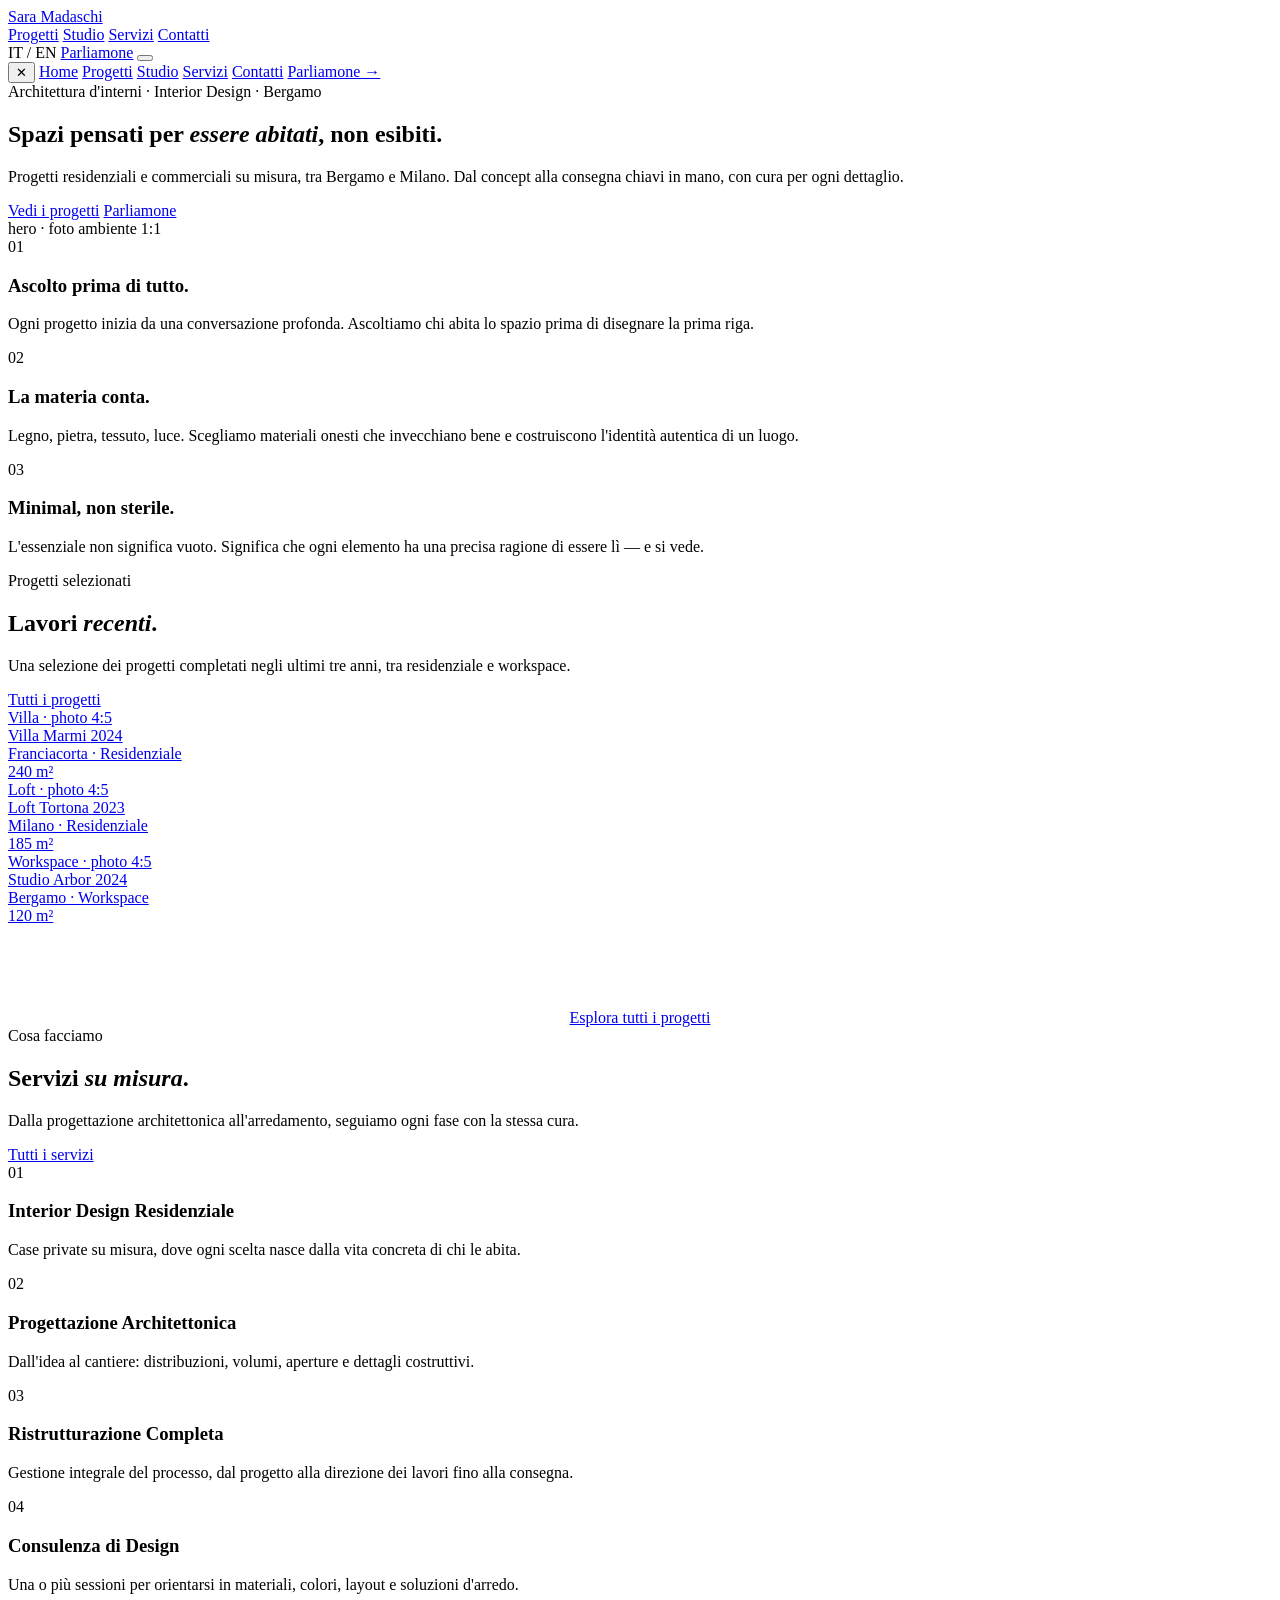
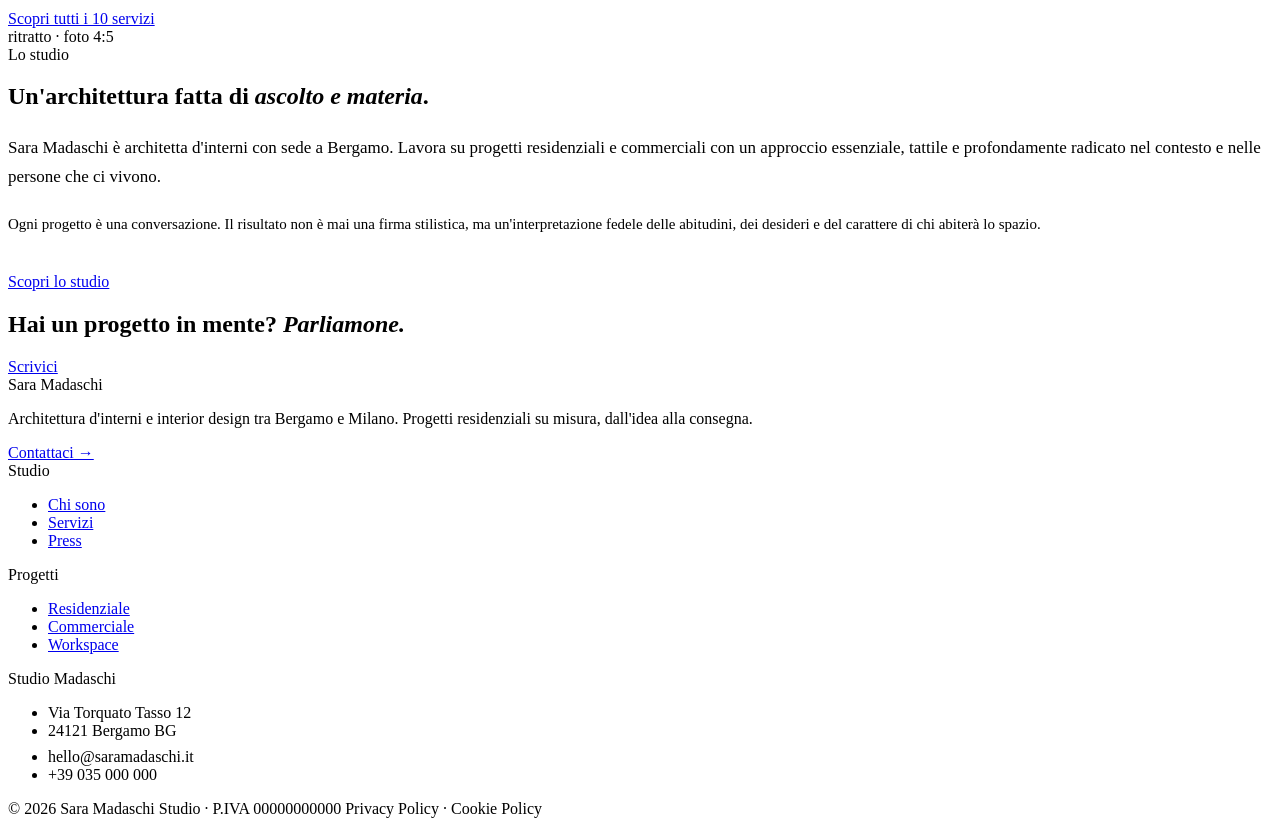
==== index.html @ 95407003 "add index.html" ====
<!doctype html>
<html lang="it">
<head>
  <meta charset="utf-8" />
  <meta name="viewport" content="width=device-width, initial-scale=1" />
  <title>Sara Madaschi — Architettura d'interni e Interior Design · Bergamo</title>
  <meta name="description" content="Studio di architettura d'interni e interior design con sede a Bergamo. Progetti residenziali su misura tra Bergamo e Milano." />
  <link rel="preconnect" href="https://fonts.googleapis.com" />
  <link rel="preconnect" href="https://fonts.gstatic.com" crossorigin />
  <link href="https://fonts.googleapis.com/css2?family=Cormorant+Garamond:ital,wght@0,300;0,400;0,500;1,400;1,500&family=Manrope:wght@300;400;500;600;700&family=DM+Mono:wght@300;400;500&display=swap" rel="stylesheet" />
  <link rel="stylesheet" href="css/style.css" />
</head>
<body>

<!-- ── NAVIGATION ── -->
<header class="nav" id="top">
  <div class="nav-inner">
    <a href="index.html" class="nav-brand">
      <span class="chip"></span>
      <span>Sara Madaschi</span>
    </a>
    <nav class="nav-links" aria-label="Navigazione principale">
      <a href="progetti.html">Progetti</a>
      <a href="chi-sono.html">Studio</a>
      <a href="servizi.html">Servizi</a>
      <a href="contatti.html">Contatti</a>
    </nav>
    <span class="nav-lang">IT / EN</span>
    <a href="contatti.html" class="nav-cta">Parliamone</a>
    <button class="hamburger" id="nav-toggle" aria-label="Apri menu">
      <span></span><span></span><span></span>
    </button>
  </div>
</header>

<!-- Mobile nav -->
<nav class="mnav" id="mnav" aria-label="Menu mobile">
  <button class="mnav-close" id="mnav-close" aria-label="Chiudi menu">✕</button>
  <a href="index.html">Home</a>
  <a href="progetti.html">Progetti</a>
  <a href="chi-sono.html">Studio</a>
  <a href="servizi.html">Servizi</a>
  <a href="contatti.html">Contatti</a>
  <a href="contatti.html" class="mnav-cta-link">Parliamone →</a>
</nav>

<main>

  <!-- ── HERO ── -->
  <section class="hero">
    <div class="hero-txt">
      <span class="eyebrow">Architettura d'interni · Interior Design · Bergamo</span>
      <h1>Spazi pensati per <em>essere abitati</em>, non esibiti.</h1>
      <p>Progetti residenziali e commerciali su misura, tra Bergamo e Milano. Dal concept alla consegna chiavi in mano, con cura per ogni dettaglio.</p>
      <div class="hero-actions">
        <a href="progetti.html" class="btn btn-primary btn-arr">Vedi i progetti</a>
        <a href="contatti.html" class="btn btn-outline">Parliamone</a>
      </div>
    </div>
    <div class="hero-img">
      <span class="placeholder-lbl">hero · foto ambiente 1:1</span>
    </div>
  </section>

  <!-- ── MANIFESTO ── -->
  <div class="manifesto">
    <div class="manifesto-inner">
      <div class="manifesto-item">
        <span class="num">01</span>
        <h3>Ascolto prima di tutto.</h3>
        <p>Ogni progetto inizia da una conversazione profonda. Ascoltiamo chi abita lo spazio prima di disegnare la prima riga.</p>
      </div>
      <div class="manifesto-item">
        <span class="num">02</span>
        <h3>La materia conta.</h3>
        <p>Legno, pietra, tessuto, luce. Scegliamo materiali onesti che invecchiano bene e costruiscono l'identità autentica di un luogo.</p>
      </div>
      <div class="manifesto-item">
        <span class="num">03</span>
        <h3>Minimal, non sterile.</h3>
        <p>L'essenziale non significa vuoto. Significa che ogni elemento ha una precisa ragione di essere lì — e si vede.</p>
      </div>
    </div>
  </div>

  <!-- ── PROGETTI IN EVIDENZA ── -->
  <div class="section">
    <div class="section-head">
      <div>
        <span class="eyebrow">Progetti selezionati</span>
        <h2 class="section-title">Lavori <em>recenti</em>.</h2>
        <p>Una selezione dei progetti completati negli ultimi tre anni, tra residenziale e workspace.</p>
      </div>
      <a href="progetti.html" class="btn btn-outline btn-arr">Tutti i progetti</a>
    </div>
    <div class="projects-grid">
      <a class="project-card" href="progetti.html#villa-marmi">
        <div class="media"><div class="media-lbl">Villa · photo 4:5</div></div>
        <div class="info">
          <span class="title">Villa Marmi</span>
          <span class="year">2024</span>
        </div>
        <div class="loc">Franciacorta · Residenziale</div>
        <span class="tag">240 m²</span>
      </a>
      <a class="project-card" href="progetti.html#loft-tortona">
        <div class="media"><div class="media-lbl">Loft · photo 4:5</div></div>
        <div class="info">
          <span class="title">Loft Tortona</span>
          <span class="year">2023</span>
        </div>
        <div class="loc">Milano · Residenziale</div>
        <span class="tag">185 m²</span>
      </a>
      <a class="project-card" href="progetti.html#studio-arbor">
        <div class="media"><div class="media-lbl">Workspace · photo 4:5</div></div>
        <div class="info">
          <span class="title">Studio Arbor</span>
          <span class="year">2024</span>
        </div>
        <div class="loc">Bergamo · Workspace</div>
        <span class="tag">120 m²</span>
      </a>
    </div>
    <div style="margin-top: 48px; border-top: 1px solid var(--cream-200); padding-top: 36px; display: flex; justify-content: center;">
      <a href="progetti.html" class="btn btn-primary btn-arr">Esplora tutti i progetti</a>
    </div>
  </div>

  <!-- ── SERVIZI TEASER ── -->
  <div class="border-top">
    <div class="section" style="padding-bottom: 0;">
      <div class="section-head">
        <div>
          <span class="eyebrow">Cosa facciamo</span>
          <h2 class="section-title">Servizi <em>su misura</em>.</h2>
          <p>Dalla progettazione architettonica all'arredamento, seguiamo ogni fase con la stessa cura.</p>
        </div>
        <a href="servizi.html" class="btn btn-outline btn-arr">Tutti i servizi</a>
      </div>
    </div>
    <div class="services-grid" style="max-width: var(--max-w); margin: 0 auto;">
      <div class="svc-item">
        <span class="num">01</span>
        <h3>Interior Design Residenziale</h3>
        <p>Case private su misura, dove ogni scelta nasce dalla vita concreta di chi le abita.</p>
      </div>
      <div class="svc-item">
        <span class="num">02</span>
        <h3>Progettazione Architettonica</h3>
        <p>Dall'idea al cantiere: distribuzioni, volumi, aperture e dettagli costruttivi.</p>
      </div>
      <div class="svc-item">
        <span class="num">03</span>
        <h3>Ristrutturazione Completa</h3>
        <p>Gestione integrale del processo, dal progetto alla direzione dei lavori fino alla consegna.</p>
      </div>
      <div class="svc-item" style="border-bottom: 0;">
        <span class="num">04</span>
        <h3>Consulenza di Design</h3>
        <p>Una o più sessioni per orientarsi in materiali, colori, layout e soluzioni d'arredo.</p>
      </div>
    </div>
    <div style="max-width: var(--max-w); margin: 0 auto; padding: 40px var(--pad); border-top: 1px solid var(--cream-200);">
      <a href="servizi.html" class="btn btn-text btn-arr">Scopri tutti i 10 servizi</a>
    </div>
  </div>

  <!-- ── CHI SONO TEASER ── -->
  <div class="bg-cream border-top border-bottom">
    <div class="about-teaser-inner">
      <div class="about-teaser-img">ritratto · foto 4:5</div>
      <div>
        <span class="eyebrow">Lo studio</span>
        <h2 class="section-title" style="margin-bottom: 24px;">Un'architettura fatta di <em>ascolto e materia</em>.</h2>
        <p style="font-size: 17px; line-height: 1.7; color: var(--ink-700); margin-bottom: 20px;">Sara Madaschi è architetta d'interni con sede a Bergamo. Lavora su progetti residenziali e commerciali con un approccio essenziale, tattile e profondamente radicato nel contesto e nelle persone che ci vivono.</p>
        <p style="font-size: 15px; line-height: 1.65; color: var(--ink-500); margin-bottom: 36px;">Ogni progetto è una conversazione. Il risultato non è mai una firma stilistica, ma un'interpretazione fedele delle abitudini, dei desideri e del carattere di chi abiterà lo spazio.</p>
        <a href="chi-sono.html" class="btn btn-sage btn-arr">Scopri lo studio</a>
      </div>
    </div>
  </div>

  <!-- ── CTA BANNER ── -->
  <div class="cta-banner">
    <div class="cta-banner-inner">
      <h2>Hai un progetto in mente? <em>Parliamone.</em></h2>
      <div class="cta-actions">
        <a href="contatti.html" class="btn btn-outline-light btn-arr">Scrivici</a>
      </div>
    </div>
  </div>

</main>

<!-- ── FOOTER ── -->
<footer class="footer">
  <div class="footer-inner">
    <div>
      <div class="footer-brand">
        <span class="chip"></span>
        <span>Sara Madaschi</span>
      </div>
      <p class="footer-tagline">Architettura d'interni e interior design tra Bergamo e Milano. Progetti residenziali su misura, dall'idea alla consegna.</p>
      <a href="contatti.html" class="btn btn-outline-light">Contattaci →</a>
    </div>
    <div>
      <div class="footer-col-title">Studio</div>
      <ul class="footer-links">
        <li><a href="chi-sono.html">Chi sono</a></li>
        <li><a href="servizi.html">Servizi</a></li>
        <li><a href="chi-sono.html#press">Press</a></li>
      </ul>
    </div>
    <div>
      <div class="footer-col-title">Progetti</div>
      <ul class="footer-links">
        <li><a href="progetti.html">Residenziale</a></li>
        <li><a href="progetti.html">Commerciale</a></li>
        <li><a href="progetti.html">Workspace</a></li>
      </ul>
    </div>
    <div>
      <div class="footer-col-title">Studio Madaschi</div>
      <ul>
        <li class="footer-info-item">Via Torquato Tasso 12</li>
        <li class="footer-info-item">24121 Bergamo BG</li>
        <li class="footer-info-item" style="margin-top: 8px;">hello@saramadaschi.it</li>
        <li class="footer-info-item">+39 035 000 000</li>
      </ul>
    </div>
  </div>
  <div class="footer-bottom">
    <span>© 2026 Sara Madaschi Studio · P.IVA 00000000000</span>
    <span>Privacy Policy · Cookie Policy</span>
  </div>
</footer>

<script src="js/main.js"></script>
</body>
</html>
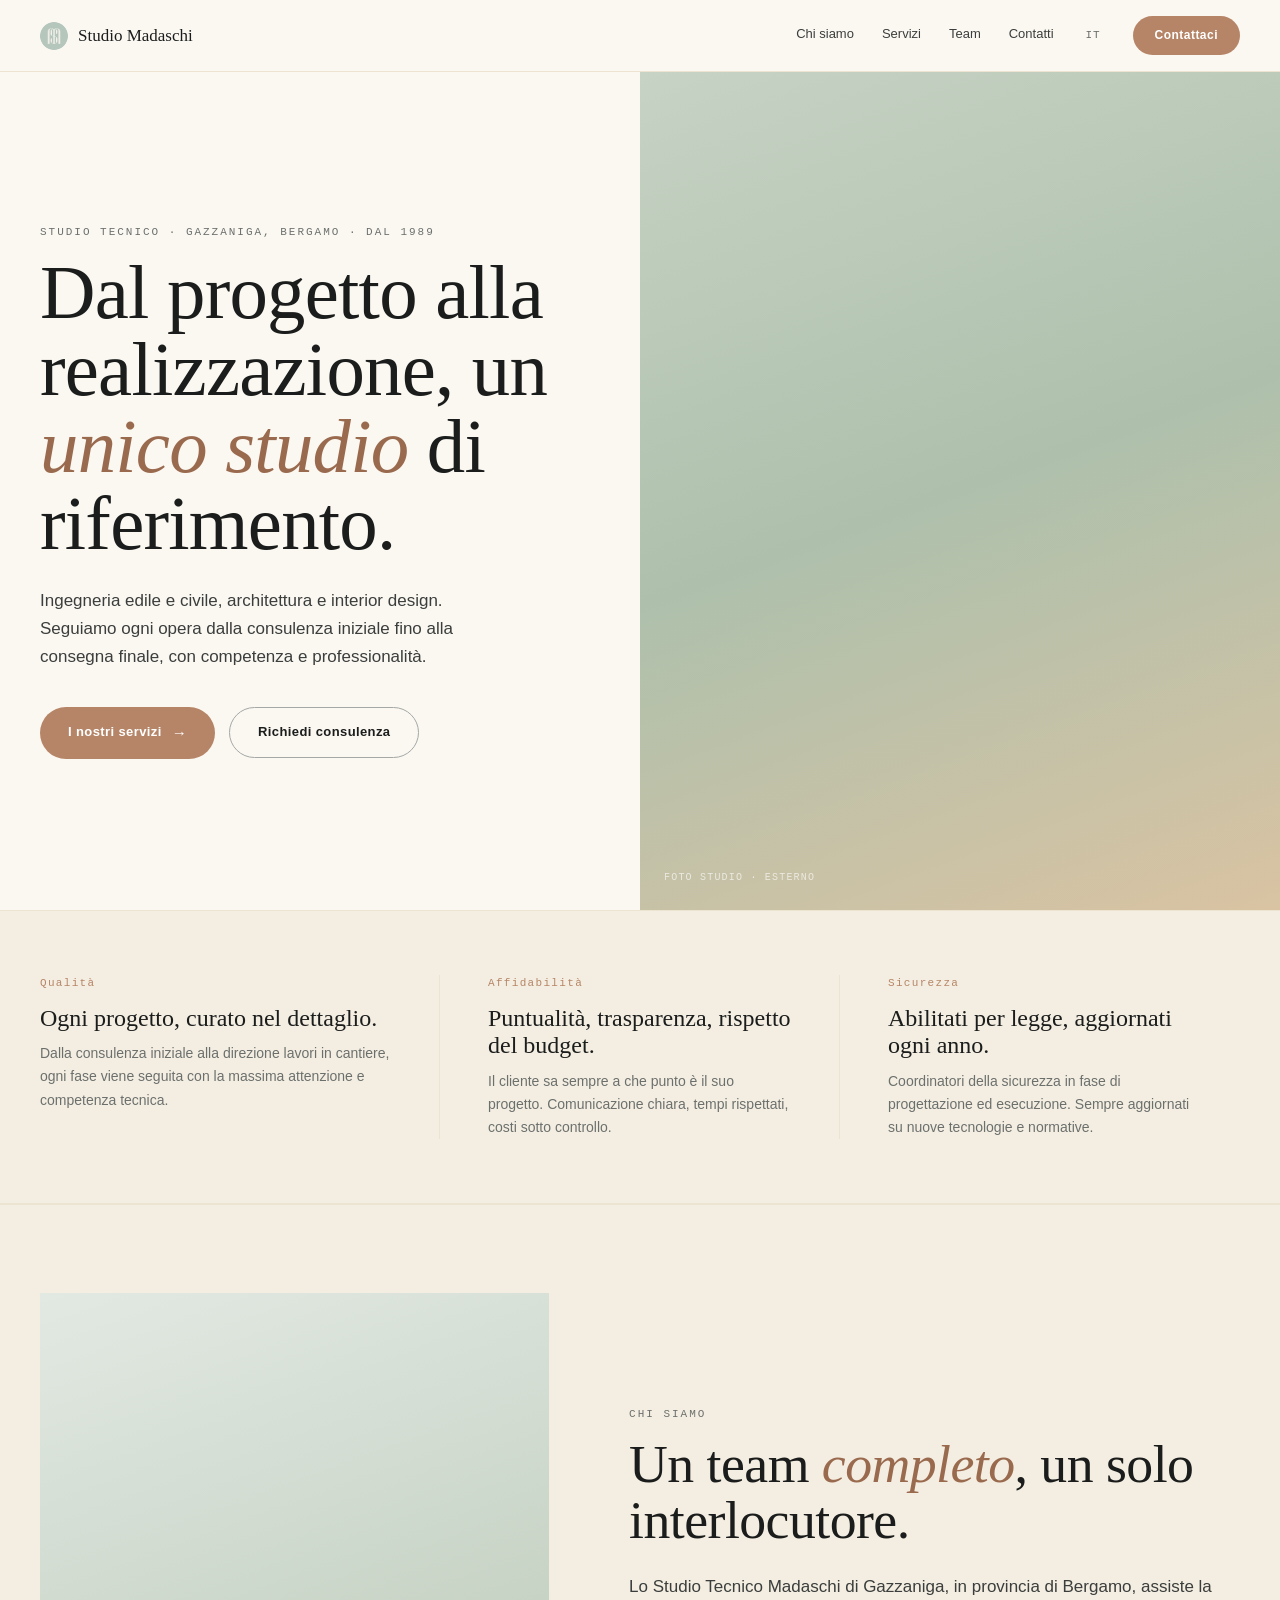
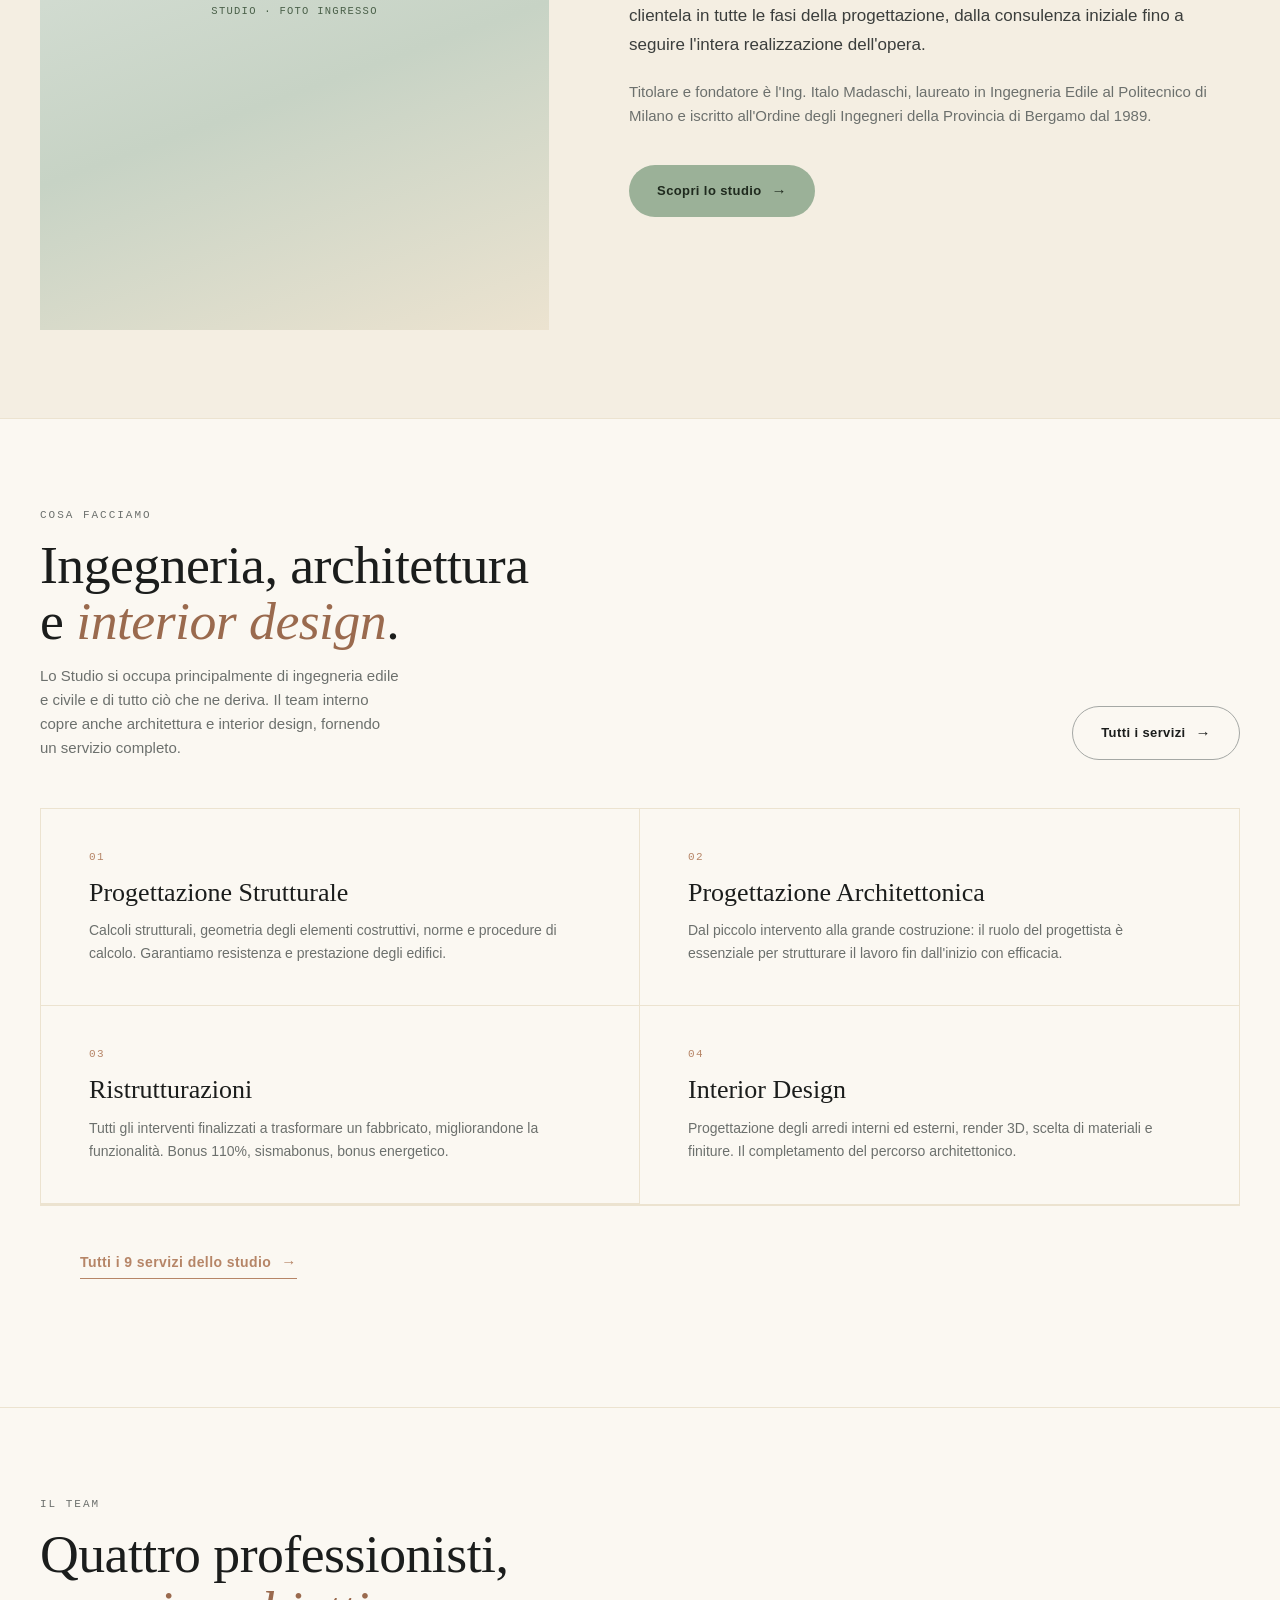
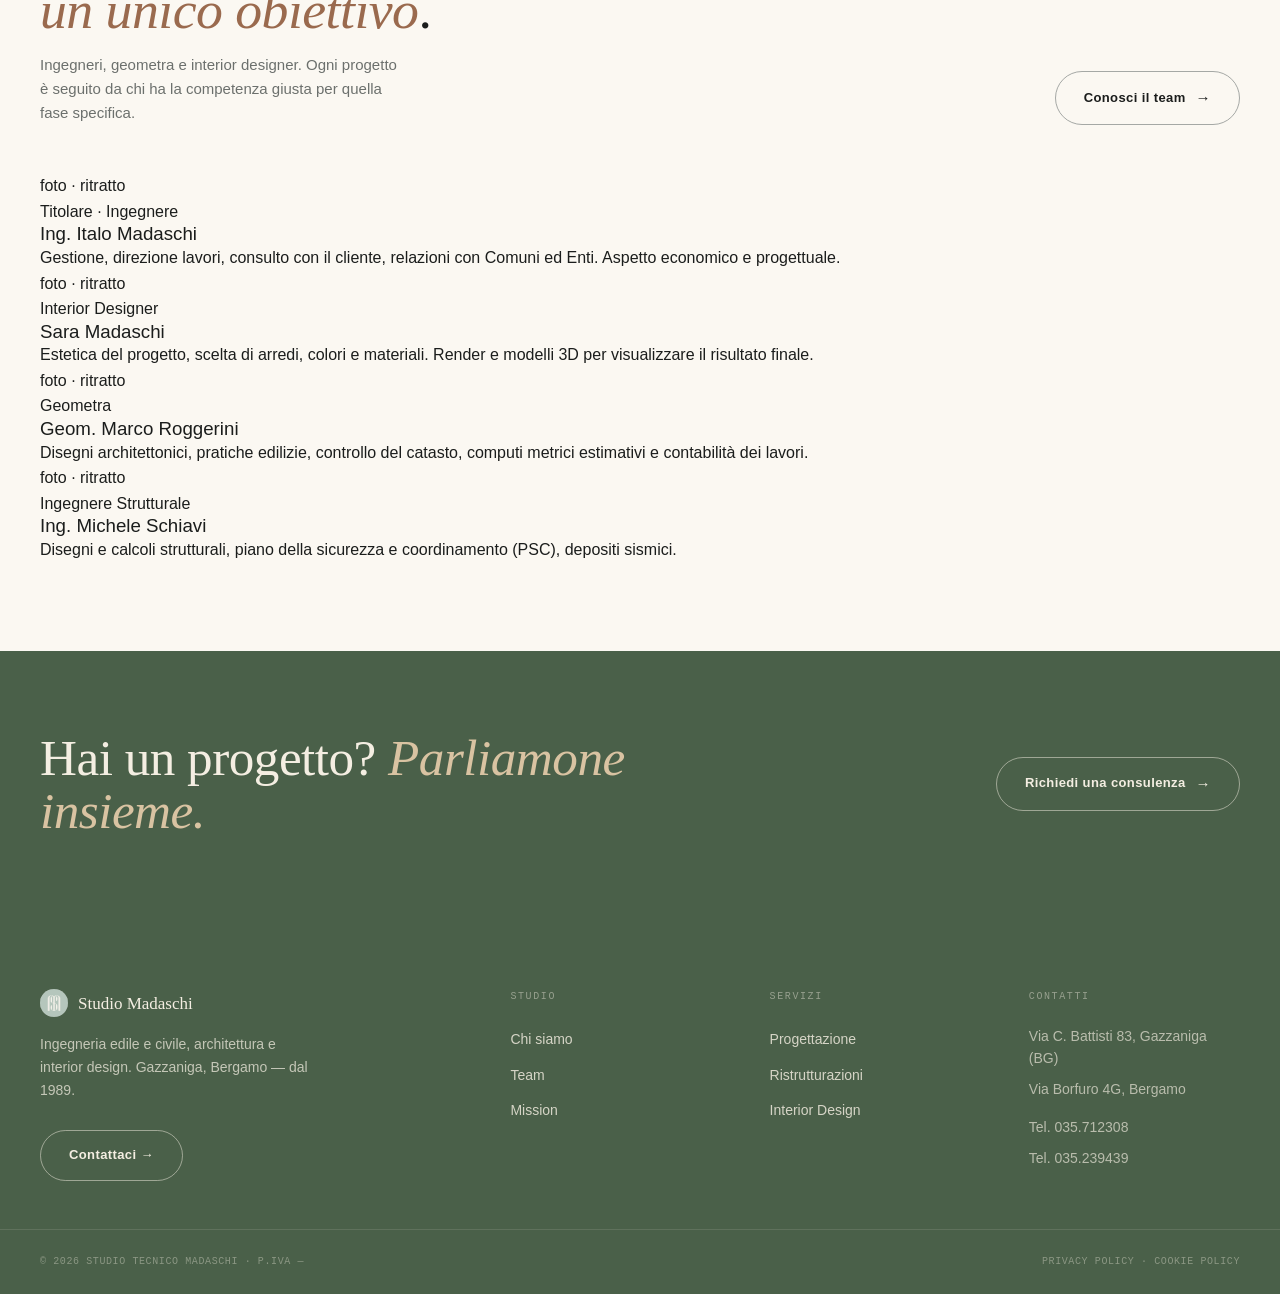
==== commit 7618b078: "Update index.html" ====
--- a/index.html
+++ b/index.html
@@ -3,8 +3,8 @@
 <head>
   <meta charset="utf-8" />
   <meta name="viewport" content="width=device-width, initial-scale=1" />
-  <title>Sara Madaschi — Architettura d'interni e Interior Design · Bergamo</title>
-  <meta name="description" content="Studio di architettura d'interni e interior design con sede a Bergamo. Progetti residenziali su misura tra Bergamo e Milano." />
+  <title>Studio Tecnico Madaschi — Ingegneria, Architettura, Interior Design · Gazzaniga Bergamo</title>
+  <meta name="description" content="Studio Tecnico Madaschi di Gazzaniga, Bergamo. Ingegneria edile e civile, progettazione architettonica, ristrutturazioni, interior design. Dal progetto alla realizzazione." />
   <link rel="preconnect" href="https://fonts.googleapis.com" />
   <link rel="preconnect" href="https://fonts.gstatic.com" crossorigin />
   <link href="https://fonts.googleapis.com/css2?family=Cormorant+Garamond:ital,wght@0,300;0,400;0,500;1,400;1,500&family=Manrope:wght@300;400;500;600;700&family=DM+Mono:wght@300;400;500&display=swap" rel="stylesheet" />
@@ -12,225 +12,216 @@
 </head>
 <body>
 
-<!-- ── NAVIGATION ── -->
 <header class="nav" id="top">
   <div class="nav-inner">
     <a href="index.html" class="nav-brand">
       <span class="chip"></span>
-      <span>Sara Madaschi</span>
+      <span>Studio Madaschi</span>
     </a>
-    <nav class="nav-links" aria-label="Navigazione principale">
-      <a href="progetti.html">Progetti</a>
-      <a href="chi-sono.html">Studio</a>
+    <nav class="nav-links">
+      <a href="chi-siamo.html">Chi siamo</a>
       <a href="servizi.html">Servizi</a>
+      <a href="team.html">Team</a>
       <a href="contatti.html">Contatti</a>
     </nav>
-    <span class="nav-lang">IT / EN</span>
-    <a href="contatti.html" class="nav-cta">Parliamone</a>
+    <span class="nav-lang">IT</span>
+    <a href="contatti.html" class="nav-cta">Contattaci</a>
     <button class="hamburger" id="nav-toggle" aria-label="Apri menu">
       <span></span><span></span><span></span>
     </button>
   </div>
 </header>
 
-<!-- Mobile nav -->
-<nav class="mnav" id="mnav" aria-label="Menu mobile">
-  <button class="mnav-close" id="mnav-close" aria-label="Chiudi menu">✕</button>
+<nav class="mnav" id="mnav">
+  <button class="mnav-close" id="mnav-close">✕</button>
   <a href="index.html">Home</a>
-  <a href="progetti.html">Progetti</a>
-  <a href="chi-sono.html">Studio</a>
+  <a href="chi-siamo.html">Chi siamo</a>
   <a href="servizi.html">Servizi</a>
+  <a href="team.html">Team</a>
   <a href="contatti.html">Contatti</a>
-  <a href="contatti.html" class="mnav-cta-link">Parliamone →</a>
+  <a href="contatti.html" class="mnav-cta-link">Contattaci →</a>
 </nav>
 
 <main>
 
-  <!-- ── HERO ── -->
+  <!-- HERO -->
   <section class="hero">
     <div class="hero-txt">
-      <span class="eyebrow">Architettura d'interni · Interior Design · Bergamo</span>
-      <h1>Spazi pensati per <em>essere abitati</em>, non esibiti.</h1>
-      <p>Progetti residenziali e commerciali su misura, tra Bergamo e Milano. Dal concept alla consegna chiavi in mano, con cura per ogni dettaglio.</p>
+      <span class="eyebrow">Studio Tecnico · Gazzaniga, Bergamo · dal 1989</span>
+      <h1>Dal progetto alla realizzazione, un <em>unico studio</em> di riferimento.</h1>
+      <p>Ingegneria edile e civile, architettura e interior design. Seguiamo ogni opera dalla consulenza iniziale fino alla consegna finale, con competenza e professionalità.</p>
       <div class="hero-actions">
-        <a href="progetti.html" class="btn btn-primary btn-arr">Vedi i progetti</a>
-        <a href="contatti.html" class="btn btn-outline">Parliamone</a>
+        <a href="servizi.html" class="btn btn-primary btn-arr">I nostri servizi</a>
+        <a href="contatti.html" class="btn btn-outline">Richiedi consulenza</a>
       </div>
     </div>
     <div class="hero-img">
-      <span class="placeholder-lbl">hero · foto ambiente 1:1</span>
+      <span class="placeholder-lbl">foto studio · esterno</span>
     </div>
   </section>
 
-  <!-- ── MANIFESTO ── -->
+  <!-- MANIFESTO -->
   <div class="manifesto">
     <div class="manifesto-inner">
       <div class="manifesto-item">
-        <span class="num">01</span>
-        <h3>Ascolto prima di tutto.</h3>
-        <p>Ogni progetto inizia da una conversazione profonda. Ascoltiamo chi abita lo spazio prima di disegnare la prima riga.</p>
+        <span class="num">Qualità</span>
+        <h3>Ogni progetto, curato nel dettaglio.</h3>
+        <p>Dalla consulenza iniziale alla direzione lavori in cantiere, ogni fase viene seguita con la massima attenzione e competenza tecnica.</p>
       </div>
       <div class="manifesto-item">
-        <span class="num">02</span>
-        <h3>La materia conta.</h3>
-        <p>Legno, pietra, tessuto, luce. Scegliamo materiali onesti che invecchiano bene e costruiscono l'identità autentica di un luogo.</p>
+        <span class="num">Affidabilità</span>
+        <h3>Puntualità, trasparenza, rispetto del budget.</h3>
+        <p>Il cliente sa sempre a che punto è il suo progetto. Comunicazione chiara, tempi rispettati, costi sotto controllo.</p>
       </div>
       <div class="manifesto-item">
-        <span class="num">03</span>
-        <h3>Minimal, non sterile.</h3>
-        <p>L'essenziale non significa vuoto. Significa che ogni elemento ha una precisa ragione di essere lì — e si vede.</p>
-      </div>
-    </div>
-  </div>
-
-  <!-- ── PROGETTI IN EVIDENZA ── -->
+        <span class="num">Sicurezza</span>
+        <h3>Abilitati per legge, aggiornati ogni anno.</h3>
+        <p>Coordinatori della sicurezza in fase di progettazione ed esecuzione. Sempre aggiornati su nuove tecnologie e normative.</p>
+      </div>
+    </div>
+  </div>
+
+  <!-- CHI SIAMO TEASER -->
+  <div class="bg-cream border-top border-bottom">
+    <div class="about-teaser-inner">
+      <div class="about-teaser-img">studio · foto ingresso</div>
+      <div>
+        <span class="eyebrow">Chi siamo</span>
+        <h2 class="section-title" style="margin-bottom: 24px;">Un team <em>completo</em>, un solo interlocutore.</h2>
+        <p style="font-size: 17px; line-height: 1.7; color: var(--ink-700); margin-bottom: 20px;">Lo Studio Tecnico Madaschi di Gazzaniga, in provincia di Bergamo, assiste la clientela in tutte le fasi della progettazione, dalla consulenza iniziale fino a seguire l'intera realizzazione dell'opera.</p>
+        <p style="font-size: 15px; line-height: 1.65; color: var(--ink-500); margin-bottom: 36px;">Titolare e fondatore è l'Ing. Italo Madaschi, laureato in Ingegneria Edile al Politecnico di Milano e iscritto all'Ordine degli Ingegneri della Provincia di Bergamo dal 1989.</p>
+        <a href="chi-siamo.html" class="btn btn-sage btn-arr">Scopri lo studio</a>
+      </div>
+    </div>
+  </div>
+
+  <!-- ATTIVITÀ -->
   <div class="section">
     <div class="section-head">
       <div>
-        <span class="eyebrow">Progetti selezionati</span>
-        <h2 class="section-title">Lavori <em>recenti</em>.</h2>
-        <p>Una selezione dei progetti completati negli ultimi tre anni, tra residenziale e workspace.</p>
-      </div>
-      <a href="progetti.html" class="btn btn-outline btn-arr">Tutti i progetti</a>
-    </div>
-    <div class="projects-grid">
-      <a class="project-card" href="progetti.html#villa-marmi">
-        <div class="media"><div class="media-lbl">Villa · photo 4:5</div></div>
-        <div class="info">
-          <span class="title">Villa Marmi</span>
-          <span class="year">2024</span>
-        </div>
-        <div class="loc">Franciacorta · Residenziale</div>
-        <span class="tag">240 m²</span>
-      </a>
-      <a class="project-card" href="progetti.html#loft-tortona">
-        <div class="media"><div class="media-lbl">Loft · photo 4:5</div></div>
-        <div class="info">
-          <span class="title">Loft Tortona</span>
-          <span class="year">2023</span>
-        </div>
-        <div class="loc">Milano · Residenziale</div>
-        <span class="tag">185 m²</span>
-      </a>
-      <a class="project-card" href="progetti.html#studio-arbor">
-        <div class="media"><div class="media-lbl">Workspace · photo 4:5</div></div>
-        <div class="info">
-          <span class="title">Studio Arbor</span>
-          <span class="year">2024</span>
-        </div>
-        <div class="loc">Bergamo · Workspace</div>
-        <span class="tag">120 m²</span>
-      </a>
-    </div>
-    <div style="margin-top: 48px; border-top: 1px solid var(--cream-200); padding-top: 36px; display: flex; justify-content: center;">
-      <a href="progetti.html" class="btn btn-primary btn-arr">Esplora tutti i progetti</a>
-    </div>
-  </div>
-
-  <!-- ── SERVIZI TEASER ── -->
-  <div class="border-top">
-    <div class="section" style="padding-bottom: 0;">
-      <div class="section-head">
-        <div>
-          <span class="eyebrow">Cosa facciamo</span>
-          <h2 class="section-title">Servizi <em>su misura</em>.</h2>
-          <p>Dalla progettazione architettonica all'arredamento, seguiamo ogni fase con la stessa cura.</p>
-        </div>
-        <a href="servizi.html" class="btn btn-outline btn-arr">Tutti i servizi</a>
-      </div>
-    </div>
-    <div class="services-grid" style="max-width: var(--max-w); margin: 0 auto;">
+        <span class="eyebrow">Cosa facciamo</span>
+        <h2 class="section-title">Ingegneria, architettura<br/>e <em>interior design</em>.</h2>
+        <p>Lo Studio si occupa principalmente di ingegneria edile e civile e di tutto ciò che ne deriva. Il team interno copre anche architettura e interior design, fornendo un servizio completo.</p>
+      </div>
+      <a href="servizi.html" class="btn btn-outline btn-arr">Tutti i servizi</a>
+    </div>
+    <div class="services-grid">
       <div class="svc-item">
         <span class="num">01</span>
-        <h3>Interior Design Residenziale</h3>
-        <p>Case private su misura, dove ogni scelta nasce dalla vita concreta di chi le abita.</p>
+        <h3>Progettazione Strutturale</h3>
+        <p>Calcoli strutturali, geometria degli elementi costruttivi, norme e procedure di calcolo. Garantiamo resistenza e prestazione degli edifici.</p>
       </div>
       <div class="svc-item">
         <span class="num">02</span>
         <h3>Progettazione Architettonica</h3>
-        <p>Dall'idea al cantiere: distribuzioni, volumi, aperture e dettagli costruttivi.</p>
+        <p>Dal piccolo intervento alla grande costruzione: il ruolo del progettista è essenziale per strutturare il lavoro fin dall'inizio con efficacia.</p>
       </div>
       <div class="svc-item">
         <span class="num">03</span>
-        <h3>Ristrutturazione Completa</h3>
-        <p>Gestione integrale del processo, dal progetto alla direzione dei lavori fino alla consegna.</p>
+        <h3>Ristrutturazioni</h3>
+        <p>Tutti gli interventi finalizzati a trasformare un fabbricato, migliorandone la funzionalità. Bonus 110%, sismabonus, bonus energetico.</p>
       </div>
       <div class="svc-item" style="border-bottom: 0;">
         <span class="num">04</span>
-        <h3>Consulenza di Design</h3>
-        <p>Una o più sessioni per orientarsi in materiali, colori, layout e soluzioni d'arredo.</p>
+        <h3>Interior Design</h3>
+        <p>Progettazione degli arredi interni ed esterni, render 3D, scelta di materiali e finiture. Il completamento del percorso architettonico.</p>
       </div>
     </div>
     <div style="max-width: var(--max-w); margin: 0 auto; padding: 40px var(--pad); border-top: 1px solid var(--cream-200);">
-      <a href="servizi.html" class="btn btn-text btn-arr">Scopri tutti i 10 servizi</a>
-    </div>
-  </div>
-
-  <!-- ── CHI SONO TEASER ── -->
-  <div class="bg-cream border-top border-bottom">
-    <div class="about-teaser-inner">
-      <div class="about-teaser-img">ritratto · foto 4:5</div>
-      <div>
-        <span class="eyebrow">Lo studio</span>
-        <h2 class="section-title" style="margin-bottom: 24px;">Un'architettura fatta di <em>ascolto e materia</em>.</h2>
-        <p style="font-size: 17px; line-height: 1.7; color: var(--ink-700); margin-bottom: 20px;">Sara Madaschi è architetta d'interni con sede a Bergamo. Lavora su progetti residenziali e commerciali con un approccio essenziale, tattile e profondamente radicato nel contesto e nelle persone che ci vivono.</p>
-        <p style="font-size: 15px; line-height: 1.65; color: var(--ink-500); margin-bottom: 36px;">Ogni progetto è una conversazione. Il risultato non è mai una firma stilistica, ma un'interpretazione fedele delle abitudini, dei desideri e del carattere di chi abiterà lo spazio.</p>
-        <a href="chi-sono.html" class="btn btn-sage btn-arr">Scopri lo studio</a>
-      </div>
-    </div>
-  </div>
-
-  <!-- ── CTA BANNER ── -->
+      <a href="servizi.html" class="btn btn-text btn-arr">Tutti i 9 servizi dello studio</a>
+    </div>
+  </div>
+
+  <!-- TEAM TEASER -->
+  <div class="border-top">
+    <div class="section">
+      <div class="section-head">
+        <div>
+          <span class="eyebrow">Il team</span>
+          <h2 class="section-title">Quattro professionisti,<br/><em>un unico obiettivo</em>.</h2>
+          <p>Ingegneri, geometra e interior designer. Ogni progetto è seguito da chi ha la competenza giusta per quella fase specifica.</p>
+        </div>
+        <a href="team.html" class="btn btn-outline btn-arr">Conosci il team</a>
+      </div>
+      <div class="team-grid">
+        <div class="team-card">
+          <div class="photo">foto · ritratto</div>
+          <div class="role">Titolare · Ingegnere</div>
+          <h3>Ing. Italo Madaschi</h3>
+          <p>Gestione, direzione lavori, consulto con il cliente, relazioni con Comuni ed Enti. Aspetto economico e progettuale.</p>
+        </div>
+        <div class="team-card">
+          <div class="photo">foto · ritratto</div>
+          <div class="role">Interior Designer</div>
+          <h3>Sara Madaschi</h3>
+          <p>Estetica del progetto, scelta di arredi, colori e materiali. Render e modelli 3D per visualizzare il risultato finale.</p>
+        </div>
+        <div class="team-card">
+          <div class="photo">foto · ritratto</div>
+          <div class="role">Geometra</div>
+          <h3>Geom. Marco Roggerini</h3>
+          <p>Disegni architettonici, pratiche edilizie, controllo del catasto, computi metrici estimativi e contabilità dei lavori.</p>
+        </div>
+        <div class="team-card">
+          <div class="photo">foto · ritratto</div>
+          <div class="role">Ingegnere Strutturale</div>
+          <h3>Ing. Michele Schiavi</h3>
+          <p>Disegni e calcoli strutturali, piano della sicurezza e coordinamento (PSC), depositi sismici.</p>
+        </div>
+      </div>
+    </div>
+  </div>
+
+  <!-- CTA -->
   <div class="cta-banner">
     <div class="cta-banner-inner">
-      <h2>Hai un progetto in mente? <em>Parliamone.</em></h2>
+      <h2>Hai un progetto? <em>Parliamone insieme.</em></h2>
       <div class="cta-actions">
-        <a href="contatti.html" class="btn btn-outline-light btn-arr">Scrivici</a>
+        <a href="contatti.html" class="btn btn-outline-light btn-arr">Richiedi una consulenza</a>
       </div>
     </div>
   </div>
 
 </main>
 
-<!-- ── FOOTER ── -->
 <footer class="footer">
   <div class="footer-inner">
     <div>
       <div class="footer-brand">
         <span class="chip"></span>
-        <span>Sara Madaschi</span>
-      </div>
-      <p class="footer-tagline">Architettura d'interni e interior design tra Bergamo e Milano. Progetti residenziali su misura, dall'idea alla consegna.</p>
+        <span>Studio Madaschi</span>
+      </div>
+      <p class="footer-tagline">Ingegneria edile e civile, architettura e interior design. Gazzaniga, Bergamo — dal 1989.</p>
       <a href="contatti.html" class="btn btn-outline-light">Contattaci →</a>
     </div>
     <div>
       <div class="footer-col-title">Studio</div>
       <ul class="footer-links">
-        <li><a href="chi-sono.html">Chi sono</a></li>
-        <li><a href="servizi.html">Servizi</a></li>
-        <li><a href="chi-sono.html#press">Press</a></li>
+        <li><a href="chi-siamo.html">Chi siamo</a></li>
+        <li><a href="team.html">Team</a></li>
+        <li><a href="chi-siamo.html#mission">Mission</a></li>
       </ul>
     </div>
     <div>
-      <div class="footer-col-title">Progetti</div>
+      <div class="footer-col-title">Servizi</div>
       <ul class="footer-links">
-        <li><a href="progetti.html">Residenziale</a></li>
-        <li><a href="progetti.html">Commerciale</a></li>
-        <li><a href="progetti.html">Workspace</a></li>
+        <li><a href="servizi.html">Progettazione</a></li>
+        <li><a href="servizi.html">Ristrutturazioni</a></li>
+        <li><a href="servizi.html">Interior Design</a></li>
       </ul>
     </div>
     <div>
-      <div class="footer-col-title">Studio Madaschi</div>
+      <div class="footer-col-title">Contatti</div>
       <ul>
-        <li class="footer-info-item">Via Torquato Tasso 12</li>
-        <li class="footer-info-item">24121 Bergamo BG</li>
-        <li class="footer-info-item" style="margin-top: 8px;">hello@saramadaschi.it</li>
-        <li class="footer-info-item">+39 035 000 000</li>
+        <li class="footer-info-item">Via C. Battisti 83, Gazzaniga (BG)</li>
+        <li class="footer-info-item">Via Borfuro 4G, Bergamo</li>
+        <li class="footer-info-item" style="margin-top: 8px;">Tel. 035.712308</li>
+        <li class="footer-info-item">Tel. 035.239439</li>
       </ul>
     </div>
   </div>
   <div class="footer-bottom">
-    <span>© 2026 Sara Madaschi Studio · P.IVA 00000000000</span>
+    <span>© 2026 Studio Tecnico Madaschi · P.IVA —</span>
     <span>Privacy Policy · Cookie Policy</span>
   </div>
 </footer>
--- a/css/style.css
+++ b/css/style.css
@@ -0,0 +1,611 @@
+/*
+  Sara Madaschi Studio
+  Direction B · Boutique Warm
+  Cormorant Garamond + Manrope + DM Mono
+*/
+
+/* ─── Variables ─── */
+:root {
+  --sage-50:  #f1f4f0;
+  --sage-100: #e2e9e3;
+  --sage-200: #c7d3c5;
+  --sage-300: #aec0ac;
+  --sage-400: #9bb198;
+  --sage-500: #7d9a7a;
+  --sage-600: #617c5f;
+  --sage-700: #4a6049;
+  --sage-800: #364533;
+  --sage-900: #1f2a1e;
+
+  --cream-50:  #fbf8f2;
+  --cream-100: #f4eee2;
+  --cream-200: #ece3d0;
+  --sand-300:  #d9c3a2;
+  --sand-400:  #c5a679;
+  --terra-500: #b68567;
+  --terra-600: #9a6a4e;
+
+  --ink-900: #1b1d1c;
+  --ink-700: #3b3e3c;
+  --ink-500: #6c706d;
+  --ink-300: #a5a8a5;
+  --ink-100: #e7e7e5;
+
+  --display: 'Cormorant Garamond', serif;
+  --body:    'Manrope', sans-serif;
+  --mono:    'DM Mono', monospace;
+
+  --max-w: 1280px;
+  --pad:   40px;
+  --pill:  999px;
+}
+
+/* ─── Reset ─── */
+*, *::before, *::after { box-sizing: border-box; }
+html { scroll-behavior: smooth; }
+body {
+  margin: 0; padding: 0;
+  font-family: var(--body);
+  background: var(--cream-50);
+  color: var(--ink-900);
+  -webkit-font-smoothing: antialiased;
+  line-height: 1.6;
+}
+img { max-width: 100%; display: block; object-fit: cover; }
+a { color: inherit; text-decoration: none; }
+ul, ol { list-style: none; margin: 0; padding: 0; }
+button { font-family: inherit; cursor: pointer; }
+h1, h2, h3, h4, h5 { margin: 0; font-weight: 400; line-height: 1.1; }
+p { margin: 0; }
+
+/* ─── Layout ─── */
+.wrap {
+  max-width: var(--max-w);
+  margin: 0 auto;
+  padding: 0 var(--pad);
+}
+
+/* ─── NAVIGATION ─── */
+.nav {
+  position: sticky; top: 0; z-index: 200;
+  background: rgba(251,248,242,0.95);
+  backdrop-filter: blur(16px) saturate(120%);
+  border-bottom: 1px solid var(--cream-200);
+  transition: box-shadow 300ms;
+}
+.nav.scrolled { box-shadow: 0 2px 16px rgba(0,0,0,0.06); }
+.nav-inner {
+  max-width: var(--max-w); margin: 0 auto;
+  padding: 16px var(--pad);
+  display: flex; align-items: center; gap: 32px;
+}
+.nav-brand {
+  display: flex; align-items: center; gap: 10px;
+  font-family: var(--display); font-size: 17px; font-weight: 500;
+  flex-shrink: 0; color: var(--ink-900);
+}
+.nav-brand .chip {
+  width: 28px; height: 28px; border-radius: 50%;
+  background: var(--sage-400) url('../assets/logo-circle.jpeg') center/cover;
+  flex-shrink: 0;
+}
+.nav-links {
+  display: flex; gap: 28px; margin-left: auto;
+  font-size: 13px; font-weight: 500; color: var(--ink-700);
+}
+.nav-links a { transition: color 150ms; position: relative; padding-bottom: 2px; }
+.nav-links a::after {
+  content: ''; position: absolute; bottom: 0; left: 0; right: 0;
+  height: 1px; background: var(--terra-500);
+  transform: scaleX(0); transition: transform 220ms ease;
+  transform-origin: left;
+}
+.nav-links a:hover, .nav-links a.active { color: var(--terra-500); }
+.nav-links a:hover::after, .nav-links a.active::after { transform: scaleX(1); }
+.nav-lang {
+  font-family: var(--mono); font-size: 11px;
+  letter-spacing: 0.08em; color: var(--ink-500); flex-shrink: 0;
+}
+.nav-cta {
+  display: inline-block; appearance: none; border: 0;
+  background: var(--terra-500); color: #fff;
+  font-family: var(--body); font-weight: 600;
+  font-size: 12px; letter-spacing: 0.04em;
+  padding: 10px 22px; border-radius: var(--pill);
+  transition: background 150ms; flex-shrink: 0;
+}
+.nav-cta:hover { background: var(--terra-600); }
+
+.hamburger {
+  display: none; flex-direction: column; gap: 5px;
+  background: none; border: 0; padding: 6px; margin-left: auto; flex-shrink: 0;
+}
+.hamburger span {
+  display: block; width: 22px; height: 1.5px; background: var(--ink-900);
+  transition: all 200ms;
+}
+
+/* Mobile nav */
+.mnav {
+  display: none; position: fixed; inset: 0; z-index: 199;
+  background: var(--cream-50);
+  flex-direction: column; padding: 88px var(--pad) 48px; gap: 0;
+}
+.mnav.open { display: flex; }
+.mnav-close {
+  position: absolute; top: 18px; right: var(--pad);
+  background: none; border: 0; font-size: 24px;
+  color: var(--ink-900); line-height: 1; padding: 8px;
+}
+.mnav a {
+  font-family: var(--display); font-size: 42px; font-weight: 400;
+  color: var(--ink-900); padding: 12px 0;
+  border-bottom: 1px solid var(--cream-200); transition: color 150ms;
+  display: block;
+}
+.mnav a:hover { color: var(--terra-500); }
+.mnav-cta-link {
+  margin-top: 32px;
+  background: var(--terra-500) !important; color: #fff !important;
+  font-family: var(--body) !important; font-weight: 600 !important;
+  font-size: 15px !important; padding: 14px 32px !important;
+  border-radius: var(--pill); text-align: center;
+  border-bottom: 0 !important; display: inline-block !important;
+  align-self: flex-start;
+}
+
+/* ─── BUTTONS ─── */
+.btn {
+  appearance: none; border: 0;
+  display: inline-flex; align-items: center; gap: 10px;
+  font-family: var(--body); font-weight: 600;
+  font-size: 13px; letter-spacing: 0.03em;
+  padding: 14px 28px; border-radius: var(--pill);
+  cursor: pointer; transition: all 160ms;
+  white-space: nowrap; text-decoration: none;
+}
+.btn-primary { background: var(--terra-500); color: #fff; }
+.btn-primary:hover { background: var(--terra-600); }
+.btn-sage { background: var(--sage-400); color: var(--sage-900); }
+.btn-sage:hover { background: var(--sage-500); color: #fff; }
+.btn-outline { background: transparent; color: var(--ink-900); border: 1.5px solid var(--ink-300); }
+.btn-outline:hover { border-color: var(--ink-900); }
+.btn-outline-light { background: transparent; color: var(--cream-100); border: 1.5px solid rgba(244,238,226,0.5); }
+.btn-outline-light:hover { border-color: var(--cream-100); }
+.btn-text { background: none; border: 0; padding: 4px 0; border-radius: 0; color: var(--terra-500); font-size: 14px; font-weight: 600; border-bottom: 1px solid var(--terra-500); }
+.btn-text:hover { color: var(--terra-600); border-color: var(--terra-600); }
+.btn-arr::after { content: "→"; font-size: 15px; transition: transform 200ms; }
+.btn-arr:hover::after { transform: translateX(4px); }
+
+/* ─── TYPE UTILITIES ─── */
+.eyebrow {
+  display: block;
+  font-family: var(--mono); font-size: 11px;
+  letter-spacing: 0.18em; text-transform: uppercase;
+  color: var(--ink-500); margin-bottom: 14px;
+}
+.display-title {
+  font-family: var(--display); font-weight: 400;
+  font-size: clamp(48px, 6.5vw, 96px);
+  line-height: 1.0; letter-spacing: -0.01em;
+}
+.display-title em { font-style: italic; color: var(--terra-600); }
+.section-title {
+  font-family: var(--display); font-weight: 400;
+  font-size: clamp(34px, 4.2vw, 60px);
+  line-height: 1.04; letter-spacing: -0.01em;
+}
+.section-title em { font-style: italic; color: var(--terra-600); }
+
+/* ─── HERO ─── */
+.hero {
+  display: grid; grid-template-columns: 1fr 1fr;
+  min-height: calc(100vh - 62px);
+  overflow: hidden;
+}
+.hero-txt {
+  display: flex; flex-direction: column; justify-content: center;
+  padding: 72px 64px 72px var(--pad);
+  max-width: calc(var(--max-w) / 2 + var(--pad));
+  margin-left: auto;
+}
+.hero-txt h1 {
+  font-family: var(--display); font-weight: 400;
+  font-size: clamp(48px, 6vw, 92px);
+  line-height: 1.0; letter-spacing: -0.01em;
+  margin-bottom: 24px; color: var(--ink-900);
+}
+.hero-txt h1 em { font-style: italic; color: var(--terra-600); }
+.hero-txt p {
+  font-size: 17px; line-height: 1.65;
+  color: var(--ink-700); max-width: 420px; margin-bottom: 36px;
+}
+.hero-actions { display: flex; gap: 14px; flex-wrap: wrap; align-items: center; }
+.hero-img {
+  position: relative;
+  background: linear-gradient(160deg, var(--sage-200) 0%, var(--sage-300) 50%, var(--sand-300) 100%);
+}
+.hero-img img { width: 100%; height: 100%; object-fit: cover; }
+.hero-img .placeholder-lbl {
+  position: absolute; bottom: 24px; left: 24px;
+  font-family: var(--mono); font-size: 10px;
+  letter-spacing: 0.12em; text-transform: uppercase;
+  color: rgba(255,255,255,0.65);
+}
+
+/* ─── PAGE HEADER (inner pages) ─── */
+.page-header {
+  padding: 72px var(--pad) 56px;
+  max-width: var(--max-w); margin: 0 auto;
+  border-bottom: 1px solid var(--cream-200);
+}
+.page-header h1 {
+  font-family: var(--display); font-weight: 400;
+  font-size: clamp(48px, 6vw, 84px);
+  line-height: 1.0; letter-spacing: -0.01em;
+  color: var(--ink-900);
+}
+.page-header h1 em { font-style: italic; color: var(--terra-600); }
+.page-header p {
+  font-size: 16px; color: var(--ink-700);
+  max-width: 500px; margin-top: 20px; line-height: 1.65;
+}
+
+/* ─── SECTION ─── */
+.section { padding: 88px var(--pad); max-width: var(--max-w); margin: 0 auto; }
+.section-sm { padding: 64px var(--pad); max-width: var(--max-w); margin: 0 auto; }
+.section-head {
+  display: flex; justify-content: space-between;
+  align-items: flex-end; margin-bottom: 48px; gap: 32px;
+}
+.section-head p { font-size: 15px; color: var(--ink-500); max-width: 360px; margin-top: 14px; line-height: 1.6; }
+.border-top { border-top: 1px solid var(--cream-200); }
+.border-bottom { border-bottom: 1px solid var(--cream-200); }
+.bg-cream { background: var(--cream-100); }
+
+/* ─── MANIFESTO STRIP ─── */
+.manifesto {
+  background: var(--cream-100);
+  border-top: 1px solid var(--cream-200);
+  border-bottom: 1px solid var(--cream-200);
+}
+.manifesto-inner {
+  max-width: var(--max-w); margin: 0 auto;
+  padding: 64px var(--pad);
+  display: grid; grid-template-columns: repeat(3, 1fr);
+}
+.manifesto-item {
+  padding: 0 48px;
+  border-right: 1px solid var(--cream-200);
+}
+.manifesto-item:first-child { padding-left: 0; }
+.manifesto-item:last-child { border-right: 0; }
+.manifesto-item .num {
+  font-family: var(--mono); font-size: 11px;
+  color: var(--terra-500); letter-spacing: 0.12em;
+  margin-bottom: 12px; display: block;
+}
+.manifesto-item h3 {
+  font-family: var(--display); font-size: 24px;
+  color: var(--ink-900); margin-bottom: 10px; line-height: 1.15;
+}
+.manifesto-item p { font-size: 14px; color: var(--ink-500); line-height: 1.65; }
+
+/* ─── PROJECT CARDS ─── */
+.projects-grid { display: grid; grid-template-columns: repeat(3, 1fr); gap: 28px 24px; }
+.projects-grid.cols-2 { grid-template-columns: repeat(2, 1fr); gap: 56px 40px; }
+.project-card { display: block; color: inherit; cursor: pointer; }
+.project-card .media {
+  aspect-ratio: 4 / 5; position: relative; overflow: hidden;
+  background: linear-gradient(145deg, var(--cream-100) 0%, var(--cream-200) 100%);
+}
+.project-card:nth-child(2n) .media {
+  background: linear-gradient(145deg, var(--sage-100) 0%, var(--sage-200) 100%);
+}
+.project-card:nth-child(3n) .media {
+  background: linear-gradient(145deg, var(--cream-200) 0%, var(--sand-300) 100%);
+}
+.project-card:nth-child(5n) .media {
+  background: linear-gradient(145deg, var(--sage-200) 0%, var(--sage-300) 100%);
+}
+.project-card:nth-child(4n) .media {
+  background: linear-gradient(145deg, var(--sand-300) 0%, var(--sand-400) 100%);
+}
+.project-card .media img { width: 100%; height: 100%; object-fit: cover; transition: transform 600ms ease; }
+.project-card:hover .media img { transform: scale(1.04); }
+.project-card .media-lbl {
+  position: absolute; inset: 0;
+  display: flex; align-items: center; justify-content: center;
+  font-family: var(--mono); font-size: 10px;
+  letter-spacing: 0.12em; text-transform: uppercase; color: var(--ink-300);
+}
+.project-card .info {
+  margin-top: 18px;
+  display: flex; justify-content: space-between; align-items: baseline;
+}
+.project-card .title {
+  font-family: var(--display); font-size: 22px; font-weight: 500;
+  color: var(--ink-900); letter-spacing: -0.005em;
+  transition: color 200ms;
+}
+.project-card:hover .title { color: var(--terra-500); }
+.project-card .year { font-family: var(--mono); font-size: 11px; color: var(--ink-500); }
+.project-card .loc { font-size: 13px; color: var(--ink-500); margin-top: 4px; }
+.project-card .tag {
+  display: inline-block; margin-top: 8px;
+  font-family: var(--mono); font-size: 10px;
+  letter-spacing: 0.1em; text-transform: uppercase; color: var(--terra-500);
+}
+.project-card .desc { font-size: 14px; color: var(--ink-700); margin-top: 10px; line-height: 1.6; }
+
+/* ─── SERVICES ─── */
+.services-grid {
+  display: grid; grid-template-columns: repeat(2, 1fr);
+  border: 1px solid var(--cream-200);
+}
+.svc-item {
+  padding: 40px 48px;
+  border-bottom: 1px solid var(--cream-200);
+  border-right: 1px solid var(--cream-200);
+  transition: background 200ms;
+}
+.svc-item:hover { background: var(--cream-100); }
+.svc-item:nth-child(2n) { border-right: 0; }
+.svc-item .num {
+  font-family: var(--mono); font-size: 11px;
+  color: var(--terra-500); letter-spacing: 0.12em; margin-bottom: 12px; display: block;
+}
+.svc-item h3 {
+  font-family: var(--display); font-size: 26px;
+  color: var(--ink-900); margin-bottom: 12px; line-height: 1.1;
+}
+.svc-item p { font-size: 14px; color: var(--ink-500); line-height: 1.65; }
+
+/* ─── PROCESS ─── */
+.process-grid { display: grid; grid-template-columns: repeat(4, 1fr); gap: 32px; }
+.process-step { padding-top: 24px; border-top: 2px solid var(--terra-500); }
+.process-step .step-num {
+  font-family: var(--mono); font-size: 11px;
+  color: var(--terra-500); letter-spacing: 0.12em; margin-bottom: 16px;
+}
+.process-step h4 {
+  font-family: var(--display); font-size: 24px;
+  margin-bottom: 10px; color: var(--ink-900); line-height: 1.1;
+}
+.process-step p { font-size: 14px; color: var(--ink-500); line-height: 1.65; }
+
+/* ─── ABOUT / SPLIT ─── */
+.split { display: grid; grid-template-columns: 1fr 1fr; gap: 80px; align-items: center; }
+.split.flip { direction: rtl; }
+.split.flip > * { direction: ltr; }
+.about-img {
+  aspect-ratio: 3 / 4; overflow: hidden;
+  background: linear-gradient(160deg, var(--sage-100) 0%, var(--sage-200) 60%, var(--cream-200) 100%);
+  display: flex; align-items: center; justify-content: center;
+  font-family: var(--mono); font-size: 10.5px; letter-spacing: 0.1em;
+  text-transform: uppercase; color: var(--sage-700);
+}
+.about-img img { width: 100%; height: 100%; object-fit: cover; }
+.about-txt h2 {
+  font-family: var(--display); font-weight: 400;
+  font-size: clamp(32px, 3.8vw, 52px);
+  line-height: 1.05; letter-spacing: -0.01em;
+  margin-bottom: 24px; color: var(--ink-900);
+}
+.about-txt h2 em { font-style: italic; color: var(--terra-600); }
+.about-txt p { font-size: 16px; line-height: 1.7; color: var(--ink-700); margin-bottom: 22px; }
+.about-txt p:last-of-type { margin-bottom: 32px; }
+
+/* Values */
+.values-grid { display: grid; grid-template-columns: repeat(3, 1fr); border-top: 1px solid var(--cream-200); }
+.value-item { padding: 48px 40px; border-right: 1px solid var(--cream-200); }
+.value-item:last-child { border-right: 0; }
+.value-item .v-icon {
+  width: 36px; height: 36px; margin-bottom: 20px;
+  stroke: var(--terra-500); fill: none; stroke-width: 1.25;
+}
+.value-item h3 { font-family: var(--display); font-size: 26px; margin-bottom: 12px; color: var(--ink-900); }
+.value-item p { font-size: 14px; color: var(--ink-500); line-height: 1.65; }
+
+/* Timeline */
+.timeline { display: grid; grid-template-columns: 110px 1fr; gap: 0 40px; max-width: 680px; }
+.tl-yr {
+  font-family: var(--mono); font-size: 13px; color: var(--terra-500);
+  letter-spacing: 0.08em; font-weight: 500;
+  padding: 22px 0; border-top: 1px solid var(--cream-200);
+}
+.tl-entry { padding: 22px 0; border-top: 1px solid var(--cream-200); }
+.tl-entry h4 { font-family: var(--display); font-size: 20px; margin-bottom: 4px; color: var(--ink-900); }
+.tl-entry p { font-size: 13px; color: var(--ink-500); line-height: 1.55; }
+
+/* Press */
+.press-grid { display: grid; grid-template-columns: repeat(3, 1fr); gap: 20px; }
+.press-card { padding: 28px 32px; border: 1px solid var(--cream-200); background: var(--cream-100); }
+.press-card .pub {
+  font-family: var(--mono); font-size: 10px; color: var(--terra-500);
+  letter-spacing: 0.12em; text-transform: uppercase; margin-bottom: 10px;
+}
+.press-card h4 { font-family: var(--display); font-size: 19px; color: var(--ink-900); margin-bottom: 6px; line-height: 1.2; }
+.press-card .meta { font-size: 12px; color: var(--ink-500); }
+
+/* ─── CONTACT ─── */
+.contact-layout { display: grid; grid-template-columns: 1.1fr 1fr; gap: 80px; }
+.form-field { margin-bottom: 28px; }
+.form-field label {
+  display: block; font-family: var(--mono); font-size: 11px;
+  letter-spacing: 0.1em; text-transform: uppercase; color: var(--ink-500); margin-bottom: 8px;
+}
+.form-field input,
+.form-field textarea,
+.form-field select {
+  width: 100%; font-family: var(--body); font-size: 15px; color: var(--ink-900);
+  background: transparent; border: 0; border-bottom: 1px solid var(--cream-200);
+  padding: 10px 0; border-radius: 0; transition: border-color 160ms; -webkit-appearance: none;
+}
+.form-field input:focus, .form-field textarea:focus, .form-field select:focus {
+  outline: none; border-bottom-color: var(--terra-500);
+}
+.form-field input::placeholder, .form-field textarea::placeholder { color: var(--ink-300); }
+.form-field textarea { min-height: 120px; resize: vertical; }
+.form-check {
+  display: flex; align-items: flex-start; gap: 12px;
+  font-size: 14px; color: var(--ink-700); cursor: pointer; line-height: 1.4;
+}
+.form-check input[type="checkbox"] {
+  appearance: none; -webkit-appearance: none;
+  width: 16px; height: 16px; flex-shrink: 0; margin-top: 2px;
+  border: 1px solid var(--ink-300); border-radius: 0;
+  display: grid; place-items: center; cursor: pointer; transition: all 150ms;
+}
+.form-check input[type="checkbox"]:checked { background: var(--terra-500); border-color: var(--terra-500); }
+.form-check input[type="checkbox"]:checked::after { content: "✓"; color: #fff; font-size: 11px; }
+
+.contact-info h2 {
+  font-family: var(--display); font-size: clamp(32px, 3.5vw, 48px);
+  margin-bottom: 36px; color: var(--ink-900); line-height: 1.05;
+}
+.contact-info h2 em { font-style: italic; color: var(--terra-600); }
+.c-detail { display: flex; gap: 16px; margin-bottom: 24px; }
+.c-detail svg { width: 18px; height: 18px; flex-shrink: 0; stroke: var(--terra-500); fill: none; stroke-width: 1.5; margin-top: 2px; }
+.c-detail-body .lbl { font-family: var(--mono); font-size: 10px; letter-spacing: 0.1em; text-transform: uppercase; color: var(--ink-500); margin-bottom: 3px; }
+.c-detail-body p { font-size: 15px; color: var(--ink-700); line-height: 1.5; }
+.map-ph {
+  margin-top: 40px; height: 220px;
+  background: linear-gradient(145deg, var(--sage-100) 0%, var(--sage-200) 100%);
+  display: flex; align-items: center; justify-content: center;
+  font-family: var(--mono); font-size: 10px;
+  color: var(--sage-700); letter-spacing: 0.1em; text-transform: uppercase;
+}
+
+/* ─── CTA BANNER ─── */
+.cta-banner { background: var(--sage-700); }
+.cta-banner-inner {
+  max-width: var(--max-w); margin: 0 auto;
+  padding: 80px var(--pad);
+  display: flex; align-items: center; justify-content: space-between; gap: 40px;
+}
+.cta-banner h2 {
+  font-family: var(--display); font-weight: 400;
+  font-size: clamp(34px, 4vw, 60px);
+  line-height: 1.04; color: var(--cream-100);
+  max-width: 600px; letter-spacing: -0.01em;
+}
+.cta-banner h2 em { font-style: italic; color: var(--sand-300); }
+.cta-actions { flex-shrink: 0; display: flex; gap: 14px; }
+
+/* ─── FAQ ─── */
+.faq { max-width: 840px; }
+.faq-item { border-top: 1px solid var(--cream-200); }
+.faq-item:last-child { border-bottom: 1px solid var(--cream-200); }
+.faq-q {
+  display: flex; justify-content: space-between; align-items: center;
+  font-family: var(--display); font-size: 22px;
+  padding: 24px 0; cursor: pointer; gap: 16px; user-select: none;
+}
+.faq-q::after {
+  content: "+"; color: var(--ink-500);
+  font-family: var(--mono); font-size: 18px;
+  transition: transform 200ms; flex-shrink: 0;
+}
+.faq-item.open .faq-q::after { transform: rotate(45deg); }
+.faq-a {
+  max-height: 0; overflow: hidden; transition: max-height 280ms ease;
+  font-size: 15px; color: var(--ink-500); padding-right: 48px; line-height: 1.7;
+}
+.faq-item.open .faq-a { max-height: 300px; padding-bottom: 24px; }
+
+/* ─── FOOTER ─── */
+.footer { background: var(--sage-700); color: var(--cream-100); }
+.footer-inner {
+  max-width: var(--max-w); margin: 0 auto;
+  padding: 72px var(--pad) 48px;
+  display: grid; grid-template-columns: 2fr 1fr 1fr 1fr; gap: 48px;
+}
+.footer-brand {
+  display: flex; align-items: center; gap: 10px;
+  font-family: var(--display); font-size: 17px; font-weight: 500;
+  color: var(--cream-100); margin-bottom: 16px;
+}
+.footer-brand .chip {
+  width: 28px; height: 28px; border-radius: 50%;
+  background: var(--sage-400) url('../assets/logo-circle.jpeg') center/cover;
+}
+.footer-tagline { font-size: 14px; color: rgba(244,238,226,0.72); line-height: 1.65; max-width: 280px; margin-bottom: 28px; }
+.footer-col-title {
+  font-family: var(--mono); font-size: 10px;
+  letter-spacing: 0.16em; text-transform: uppercase;
+  color: rgba(244,238,226,0.45); margin-bottom: 16px;
+}
+.footer-links li { padding: 5px 0; }
+.footer-links a { font-size: 14px; color: rgba(244,238,226,0.82); transition: color 150ms; }
+.footer-links a:hover { color: var(--cream-100); }
+.footer-info-item { font-size: 14px; color: rgba(244,238,226,0.65); padding: 4px 0; }
+.footer-bottom {
+  max-width: var(--max-w); margin: 0 auto;
+  padding: 24px var(--pad);
+  border-top: 1px solid rgba(244,238,226,0.12);
+  display: flex; justify-content: space-between; align-items: center;
+  font-family: var(--mono); font-size: 10px;
+  letter-spacing: 0.06em; text-transform: uppercase;
+  color: rgba(244,238,226,0.38);
+}
+
+/* ─── ABOUT TEASER (home) ─── */
+.about-teaser-inner {
+  max-width: var(--max-w); margin: 0 auto;
+  padding: 88px var(--pad);
+  display: grid; grid-template-columns: 1fr 1.2fr; gap: 80px; align-items: center;
+}
+.about-teaser-img {
+  aspect-ratio: 4 / 5;
+  background: linear-gradient(160deg, var(--sage-100) 0%, var(--sage-200) 60%, var(--cream-200) 100%);
+  display: flex; align-items: center; justify-content: center;
+  font-family: var(--mono); font-size: 10.5px; letter-spacing: 0.12em;
+  text-transform: uppercase; color: var(--sage-700);
+  overflow: hidden;
+}
+.about-teaser-img img { width: 100%; height: 100%; object-fit: cover; }
+
+/* ─── GRID HELPERS ─── */
+.g-2 { display: grid; grid-template-columns: repeat(2, 1fr); gap: 32px; }
+.g-3 { display: grid; grid-template-columns: repeat(3, 1fr); gap: 24px; }
+
+/* ─── RESPONSIVE ─── */
+@media (max-width: 1024px) {
+  :root { --pad: 28px; }
+  .hero { grid-template-columns: 1fr; min-height: auto; }
+  .hero-txt { padding: 64px var(--pad); margin: 0; max-width: none; }
+  .hero-img { min-height: 50vw; }
+  .manifesto-inner { grid-template-columns: 1fr; gap: 36px; }
+  .manifesto-item { padding: 0; border-right: 0; border-bottom: 1px solid var(--cream-200); padding-bottom: 36px; }
+  .manifesto-item:last-child { border-bottom: 0; padding-bottom: 0; }
+  .projects-grid { grid-template-columns: repeat(2, 1fr); }
+  .projects-grid.cols-2 { grid-template-columns: 1fr; }
+  .services-grid { grid-template-columns: 1fr; }
+  .svc-item { border-right: 0; }
+  .split { grid-template-columns: 1fr; gap: 40px; }
+  .split.flip { direction: ltr; }
+  .about-teaser-inner { grid-template-columns: 1fr; gap: 40px; }
+  .contact-layout { grid-template-columns: 1fr; gap: 56px; }
+  .footer-inner { grid-template-columns: 1fr 1fr; gap: 40px; }
+  .cta-banner-inner { flex-direction: column; }
+  .process-grid { grid-template-columns: repeat(2, 1fr); }
+  .press-grid { grid-template-columns: 1fr 1fr; }
+  .values-grid { grid-template-columns: 1fr; }
+  .value-item { border-right: 0; border-bottom: 1px solid var(--cream-200); }
+  .value-item:last-child { border-bottom: 0; }
+  .section-head { flex-direction: column; align-items: flex-start; }
+}
+@media (max-width: 768px) {
+  :root { --pad: 20px; }
+  .nav-links, .nav-lang, .nav-cta { display: none; }
+  .hamburger { display: flex; }
+  .projects-grid { grid-template-columns: 1fr; }
+  .process-grid { grid-template-columns: 1fr; }
+  .press-grid { grid-template-columns: 1fr; }
+  .footer-inner { grid-template-columns: 1fr; gap: 32px; }
+  .footer-bottom { flex-direction: column; gap: 8px; text-align: center; }
+  .cta-actions { flex-direction: column; align-items: flex-start; }
+  .g-2, .g-3 { grid-template-columns: 1fr; }
+  .timeline { grid-template-columns: 80px 1fr; gap: 0 24px; }
+}
